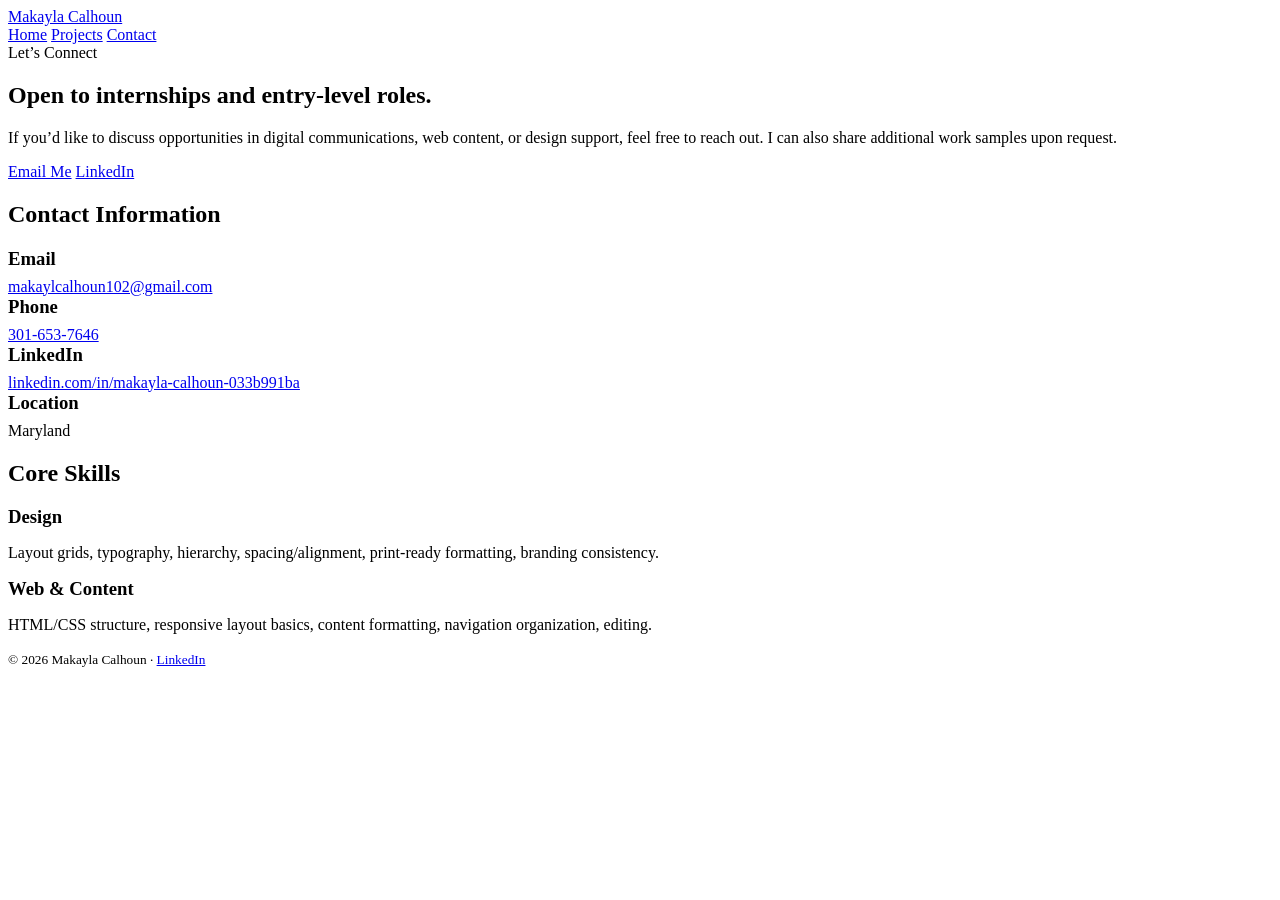
==== contact.html @ f5013ccf "Add files via upload" ====
<!doctype html>
<html lang="en">
<head>
  <meta charset="utf-8" />
  <meta name="viewport" content="width=device-width, initial-scale=1" />
  <title>Contact | Makayla Calhoun</title>
  <link rel="stylesheet" href="css/styles.css" />
</head>
<body>

  <header class="nav">
    <div class="nav-inner">
      <a class="brand" href="index.html">Makayla Calhoun</a>
      <nav class="links">
        <a href="index.html">Home</a>
        <a href="projects.html">Projects</a>
        <a href="contact.html">Contact</a>
      </nav>
    </div>
  </header>

  <main class="container">

    <section class="hero">
      <div class="kicker">Let’s Connect</div>
      <h1>Open to internships and entry-level roles.</h1>
      <p class="subtitle">
        If you’d like to discuss opportunities in digital communications, web content, or design support,
        feel free to reach out. I can also share additional work samples upon request.
      </p>
      <div class="btn-row">
        <a class="btn primary" href="mailto:makaylcalhoun102@gmail.com">Email Me</a>
        <a class="btn" href="https://www.linkedin.com/in/makayla-calhoun-033b991ba" target="_blank" rel="noopener">LinkedIn</a>
      </div>
    </section>

    <section class="section">
      <h2>Contact Information</h2>
      <div class="grid">
        <div class="card half">
          <h3 style="margin:0 0 8px;">Email</h3>
          <p style="margin:0;"><a href="mailto:makaylcalhoun102@gmail.com">makaylcalhoun102@gmail.com</a></p>
        </div>
        <div class="card half">
          <h3 style="margin:0 0 8px;">Phone</h3>
          <p style="margin:0;"><a href="tel:13016537646">301-653-7646</a></p>
        </div>
        <div class="card half">
          <h3 style="margin:0 0 8px;">LinkedIn</h3>
          <p style="margin:0;">
            <a href="https://www.linkedin.com/in/makayla-calhoun-033b991ba" target="_blank" rel="noopener">
              linkedin.com/in/makayla-calhoun-033b991ba
            </a>
          </p>
        </div>
        <div class="card half">
          <h3 style="margin:0 0 8px;">Location</h3>
          <p style="margin:0;">Maryland</p>
        </div>
      </div>
    </section>

    <section class="section">
      <h2>Core Skills</h2>
      <div class="grid">
        <div class="card half">
          <h3 style="margin:0 0 8px;">Design</h3>
          <p>Layout grids, typography, hierarchy, spacing/alignment, print-ready formatting, branding consistency.</p>
        </div>
        <div class="card half">
          <h3 style="margin:0 0 8px;">Web & Content</h3>
          <p>HTML/CSS structure, responsive layout basics, content formatting, navigation organization, editing.</p>
        </div>
      </div>
    </section>

  </main>

  <footer class="footer">
    <small>
      © <span id="year"></span> Makayla Calhoun ·
      <a href="https://www.linkedin.com/in/makayla-calhoun-033b991ba" target="_blank" rel="noopener">LinkedIn</a>
    </small>
  </footer>

  <script>
    document.getElementById("year").textContent = new Date().getFullYear();
  </script>

</body>
</html>
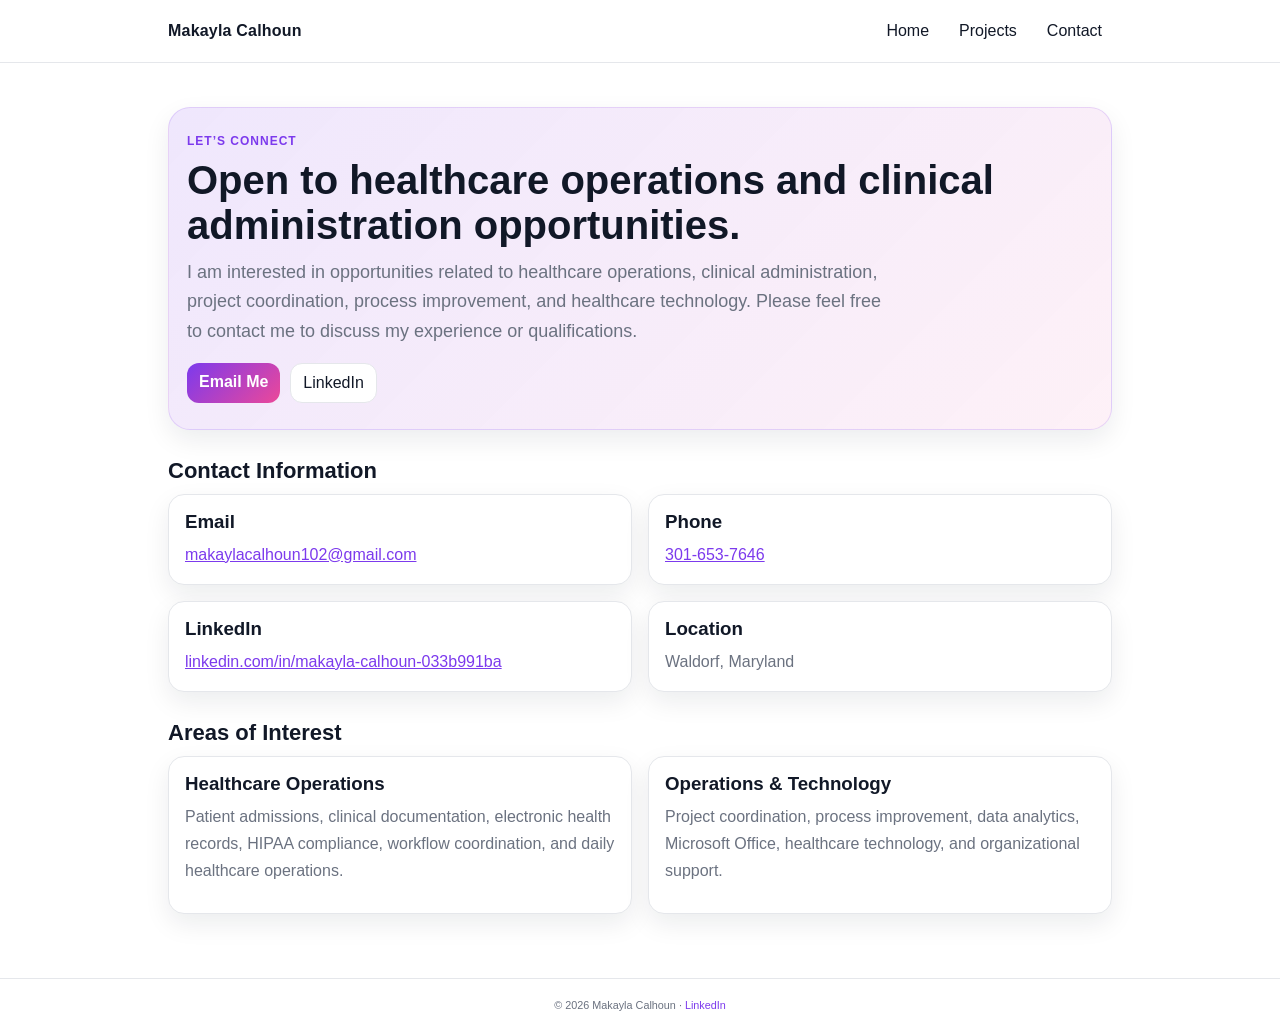
==== commit 710d9539: "Update contact.html" ====
--- a/contact.html
+++ b/contact.html
@@ -3,15 +3,24 @@
 <head>
   <meta charset="utf-8" />
   <meta name="viewport" content="width=device-width, initial-scale=1" />
+
   <title>Contact | Makayla Calhoun</title>
+
+  <meta
+    name="description"
+    content="Contact Makayla Calhoun regarding healthcare operations, clinical administration, project coordination, and related opportunities."
+  />
+
   <link rel="stylesheet" href="css/styles.css" />
 </head>
+
 <body>
 
   <header class="nav">
     <div class="nav-inner">
       <a class="brand" href="index.html">Makayla Calhoun</a>
-      <nav class="links">
+
+      <nav class="links" aria-label="Main navigation">
         <a href="index.html">Home</a>
         <a href="projects.html">Projects</a>
         <a href="contact.html">Contact</a>
@@ -23,54 +32,101 @@
 
     <section class="hero">
       <div class="kicker">Let’s Connect</div>
-      <h1>Open to internships and entry-level roles.</h1>
+
+      <h1>Open to healthcare operations and clinical administration opportunities.</h1>
+
       <p class="subtitle">
-        If you’d like to discuss opportunities in digital communications, web content, or design support,
-        feel free to reach out. I can also share additional work samples upon request.
+        I am interested in opportunities related to healthcare operations,
+        clinical administration, project coordination, process improvement,
+        and healthcare technology. Please feel free to contact me to discuss
+        my experience or qualifications.
       </p>
+
       <div class="btn-row">
-        <a class="btn primary" href="mailto:makaylcalhoun102@gmail.com">Email Me</a>
-        <a class="btn" href="https://www.linkedin.com/in/makayla-calhoun-033b991ba" target="_blank" rel="noopener">LinkedIn</a>
+        <a
+          class="btn primary"
+          href="mailto:makaylacalhoun102@gmail.com"
+        >
+          Email Me
+        </a>
+
+        <a
+          class="btn"
+          href="https://www.linkedin.com/in/makayla-calhoun-033b991ba"
+          target="_blank"
+          rel="noopener noreferrer"
+        >
+          LinkedIn
+        </a>
       </div>
     </section>
 
     <section class="section">
       <h2>Contact Information</h2>
+
       <div class="grid">
+
         <div class="card half">
-          <h3 style="margin:0 0 8px;">Email</h3>
-          <p style="margin:0;"><a href="mailto:makaylcalhoun102@gmail.com">makaylcalhoun102@gmail.com</a></p>
+          <h3 style="margin: 0 0 8px;">Email</h3>
+          <p style="margin: 0;">
+            <a href="mailto:makaylacalhoun102@gmail.com">
+              makaylacalhoun102@gmail.com
+            </a>
+          </p>
         </div>
+
         <div class="card half">
-          <h3 style="margin:0 0 8px;">Phone</h3>
-          <p style="margin:0;"><a href="tel:13016537646">301-653-7646</a></p>
+          <h3 style="margin: 0 0 8px;">Phone</h3>
+          <p style="margin: 0;">
+            <a href="tel:+13016537646">
+              301-653-7646
+            </a>
+          </p>
         </div>
+
         <div class="card half">
-          <h3 style="margin:0 0 8px;">LinkedIn</h3>
-          <p style="margin:0;">
-            <a href="https://www.linkedin.com/in/makayla-calhoun-033b991ba" target="_blank" rel="noopener">
+          <h3 style="margin: 0 0 8px;">LinkedIn</h3>
+          <p style="margin: 0;">
+            <a
+              href="https://www.linkedin.com/in/makayla-calhoun-033b991ba"
+              target="_blank"
+              rel="noopener noreferrer"
+            >
               linkedin.com/in/makayla-calhoun-033b991ba
             </a>
           </p>
         </div>
+
         <div class="card half">
-          <h3 style="margin:0 0 8px;">Location</h3>
-          <p style="margin:0;">Maryland</p>
+          <h3 style="margin: 0 0 8px;">Location</h3>
+          <p style="margin: 0;">Waldorf, Maryland</p>
         </div>
+
       </div>
     </section>
 
     <section class="section">
-      <h2>Core Skills</h2>
+      <h2>Areas of Interest</h2>
+
       <div class="grid">
+
         <div class="card half">
-          <h3 style="margin:0 0 8px;">Design</h3>
-          <p>Layout grids, typography, hierarchy, spacing/alignment, print-ready formatting, branding consistency.</p>
+          <h3 style="margin: 0 0 8px;">Healthcare Operations</h3>
+          <p>
+            Patient admissions, clinical documentation, electronic health
+            records, HIPAA compliance, workflow coordination, and daily
+            healthcare operations.
+          </p>
         </div>
+
         <div class="card half">
-          <h3 style="margin:0 0 8px;">Web & Content</h3>
-          <p>HTML/CSS structure, responsive layout basics, content formatting, navigation organization, editing.</p>
+          <h3 style="margin: 0 0 8px;">Operations &amp; Technology</h3>
+          <p>
+            Project coordination, process improvement, data analytics,
+            Microsoft Office, healthcare technology, and organizational support.
+          </p>
         </div>
+
       </div>
     </section>
 
@@ -79,13 +135,23 @@
   <footer class="footer">
     <small>
       © <span id="year"></span> Makayla Calhoun ·
-      <a href="https://www.linkedin.com/in/makayla-calhoun-033b991ba" target="_blank" rel="noopener">LinkedIn</a>
+      <a
+        href="https://www.linkedin.com/in/makayla-calhoun-033b991ba"
+        target="_blank"
+        rel="noopener noreferrer"
+      >
+        LinkedIn
+      </a>
     </small>
   </footer>
 
   <script>
-    document.getElementById("year").textContent = new Date().getFullYear();
+    const yearElement = document.getElementById("year");
+
+    if (yearElement) {
+      yearElement.textContent = new Date().getFullYear();
+    }
   </script>
 
 </body>
-</html>+</html>
--- a/css/styles.css
+++ b/css/styles.css
@@ -0,0 +1,164 @@
+:root{
+  --bg:#ffffff;
+  --text:#111827;
+  --muted:#6b7280;
+  --border:#e5e7eb;
+
+  /* Professional color with personality */
+  --accent:#7c3aed;   /* purple */
+  --accent2:#ec4899;  /* pink */
+  --card:#ffffff;
+  --soft:#faf7ff;     /* very light lavender */
+  --shadow: 0 10px 26px rgba(17,24,39,0.08);
+}
+
+*{ box-sizing:border-box; }
+html,body{ margin:0; padding:0; font-family: Arial, Helvetica, sans-serif; background:var(--bg); color:var(--text); }
+
+a{ color: var(--accent); }
+a:hover{ opacity:0.9; }
+
+.container{ max-width: 980px; margin: 0 auto; padding: 26px 18px; }
+
+.nav{
+  background:#fff;
+  border-bottom:1px solid var(--border);
+  position: sticky;
+  top:0;
+  z-index:10;
+}
+.nav-inner{
+  max-width: 980px;
+  margin: 0 auto;
+  padding: 14px 18px;
+  display:flex;
+  align-items:center;
+  justify-content:space-between;
+  gap:16px;
+}
+.brand{
+  font-weight:900;
+  letter-spacing:0.2px;
+  text-decoration:none;
+  color:var(--text);
+}
+.links{ display:flex; gap:10px; flex-wrap:wrap; }
+.links a{
+  text-decoration:none;
+  color:var(--text);
+  padding:8px 10px;
+  border-radius:10px;
+}
+.links a:hover{ background: var(--soft); }
+
+.hero{
+  margin-top: 18px;
+  padding: 26px 18px;
+  border-radius: 22px;
+  background: linear-gradient(135deg, rgba(124,58,237,0.12), rgba(236,72,153,0.08));
+  border: 1px solid rgba(124,58,237,0.16);
+  box-shadow: var(--shadow);
+}
+.kicker{
+  color:var(--accent);
+  font-weight:900;
+  text-transform:uppercase;
+  font-size:12px;
+  letter-spacing:1px;
+}
+h1{ margin:10px 0 10px; font-size:40px; line-height:1.12; }
+.subtitle{ margin:0; color:var(--muted); font-size:18px; line-height:1.65; max-width: 70ch; }
+
+.badges{ display:flex; flex-wrap:wrap; gap:10px; margin-top:16px; }
+.badge{
+  font-size:13px;
+  padding:8px 10px;
+  background:#fff;
+  border:1px solid rgba(124,58,237,0.18);
+  border-radius:999px;
+  color:var(--text);
+}
+
+.btn-row{ display:flex; gap:10px; flex-wrap:wrap; margin-top: 16px; }
+.btn{
+  display:inline-block;
+  text-decoration:none;
+  padding:10px 12px;
+  border-radius:12px;
+  border:1px solid var(--border);
+  color:var(--text);
+  background:#fff;
+}
+.btn.primary{
+  background: linear-gradient(135deg, var(--accent), var(--accent2));
+  border: none;
+  color:#fff;
+  font-weight:700;
+}
+.btn:hover{ opacity:0.94; }
+
+.section{ margin-top: 28px; }
+.section h2{ font-size:22px; margin: 0 0 10px; }
+.section p{ color:var(--muted); line-height:1.7; margin: 0 0 12px; }
+
+.grid{
+  display:grid;
+  grid-template-columns: repeat(12, 1fr);
+  gap:16px;
+}
+
+.card{
+  grid-column: span 12;
+  background: var(--card);
+  border: 1px solid var(--border);
+  border-radius: 16px;
+  padding: 16px;
+  box-shadow: var(--shadow);
+}
+
+@media (min-width: 760px){
+  .card.half{ grid-column: span 6; }
+  .card.third{ grid-column: span 4; }
+}
+
+.project{
+  display:flex;
+  flex-direction:column;
+  gap:10px;
+}
+
+.project img{
+  width:100%;
+  border-radius: 14px;
+  border: 1px solid var(--border);
+  background:#fff;
+}
+
+.project h3{ margin:0; font-size:18px; }
+.meta{ font-size:13px; color:var(--muted); }
+
+.project-grid{
+  display:grid;
+  grid-template-columns: 1fr;
+  gap:12px;
+}
+@media (min-width: 760px){
+  .project-grid{ grid-template-columns: repeat(3, 1fr); }
+}
+
+.hr{
+  height:1px;
+  background:var(--border);
+  margin: 10px 0 6px;
+}
+
+.footer{
+  border-top:1px solid var(--border);
+  margin-top: 38px;
+  padding: 18px;
+  color: var(--muted);
+  font-size: 13px;
+  text-align:center;
+}
+.footer a{ color: var(--accent); text-decoration:none; }
+.footer a:hover{ text-decoration:underline; }
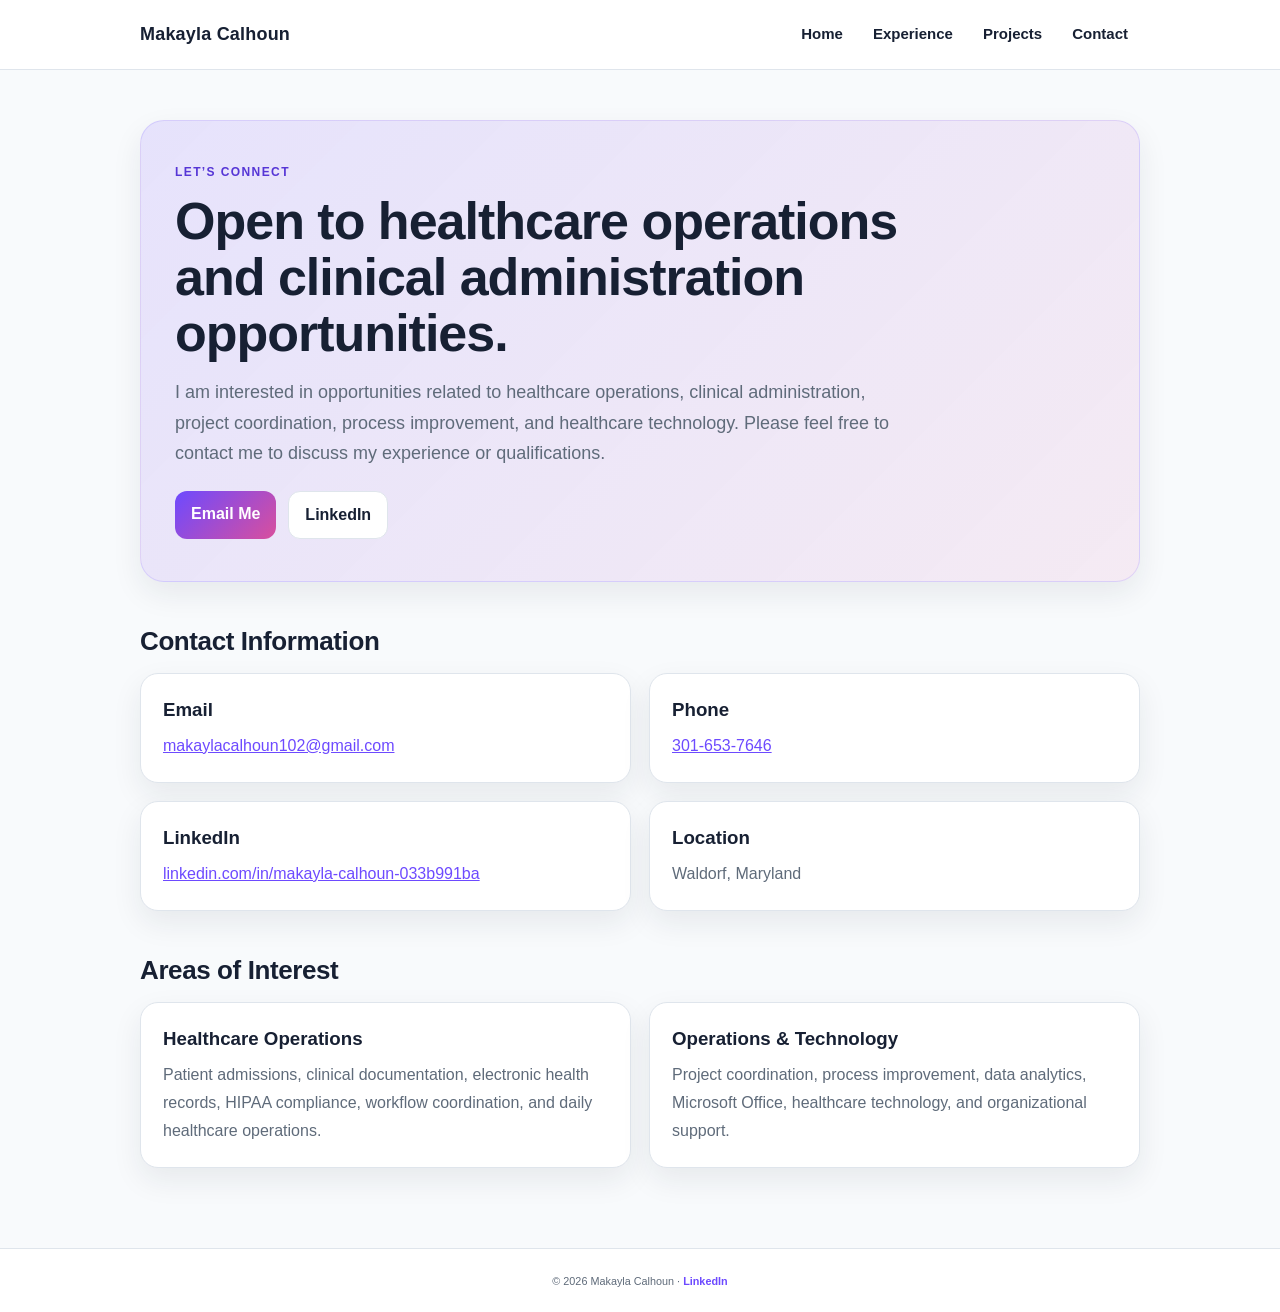
==== commit 0effd9e7: "Update contact.html" ====
--- a/contact.html
+++ b/contact.html
@@ -22,6 +22,7 @@
 
       <nav class="links" aria-label="Main navigation">
         <a href="index.html">Home</a>
+        <a href="experience.html">Experience</a>
         <a href="projects.html">Projects</a>
         <a href="contact.html">Contact</a>
       </nav>
@@ -33,7 +34,9 @@
     <section class="hero">
       <div class="kicker">Let’s Connect</div>
 
-      <h1>Open to healthcare operations and clinical administration opportunities.</h1>
+      <h1>
+        Open to healthcare operations and clinical administration opportunities.
+      </h1>
 
       <p class="subtitle">
         I am interested in opportunities related to healthcare operations,
@@ -65,7 +68,6 @@
       <h2>Contact Information</h2>
 
       <div class="grid">
-
         <div class="card half">
           <h3 style="margin: 0 0 8px;">Email</h3>
           <p style="margin: 0;">
@@ -101,7 +103,6 @@
           <h3 style="margin: 0 0 8px;">Location</h3>
           <p style="margin: 0;">Waldorf, Maryland</p>
         </div>
-
       </div>
     </section>
 
@@ -109,7 +110,6 @@
       <h2>Areas of Interest</h2>
 
       <div class="grid">
-
         <div class="card half">
           <h3 style="margin: 0 0 8px;">Healthcare Operations</h3>
           <p>
@@ -126,7 +126,6 @@
             Microsoft Office, healthcare technology, and organizational support.
           </p>
         </div>
-
       </div>
     </section>
 
--- a/css/styles.css
+++ b/css/styles.css
@@ -1,164 +1,379 @@
-:root{
-  --bg:#ffffff;
-  --text:#111827;
-  --muted:#6b7280;
-  --border:#e5e7eb;
-
-  /* Professional color with personality */
-  --accent:#7c3aed;   /* purple */
-  --accent2:#ec4899;  /* pink */
-  --card:#ffffff;
-  --soft:#faf7ff;     /* very light lavender */
-  --shadow: 0 10px 26px rgba(17,24,39,0.08);
-}
-
-*{ box-sizing:border-box; }
-html,body{ margin:0; padding:0; font-family: Arial, Helvetica, sans-serif; background:var(--bg); color:var(--text); }
-
-a{ color: var(--accent); }
-a:hover{ opacity:0.9; }
-
-.container{ max-width: 980px; margin: 0 auto; padding: 26px 18px; }
-
-.nav{
-  background:#fff;
-  border-bottom:1px solid var(--border);
+:root {
+  --bg: #f8fafc;
+  --text: #172033;
+  --muted: #5f6b7a;
+  --border: #dfe5ec;
+
+  --accent: #6d4aff;
+  --accent-dark: #5636d6;
+  --accent2: #d94f9d;
+
+  --card: #ffffff;
+  --soft: #f3f0ff;
+  --soft-pink: #fff3f9;
+
+  --shadow: 0 12px 30px rgba(23, 32, 51, 0.08);
+  --shadow-hover: 0 16px 36px rgba(23, 32, 51, 0.12);
+}
+
+* {
+  box-sizing: border-box;
+}
+
+html {
+  scroll-behavior: smooth;
+}
+
+body {
+  margin: 0;
+  padding: 0;
+  font-family: Arial, Helvetica, sans-serif;
+  background: var(--bg);
+  color: var(--text);
+  line-height: 1.5;
+}
+
+a {
+  color: var(--accent);
+}
+
+a:hover {
+  color: var(--accent-dark);
+}
+
+img {
+  display: block;
+  max-width: 100%;
+}
+
+.container {
+  max-width: 1040px;
+  margin: 0 auto;
+  padding: 30px 20px;
+}
+
+/* Navigation */
+
+.nav {
+  background: rgba(255, 255, 255, 0.96);
+  border-bottom: 1px solid var(--border);
   position: sticky;
-  top:0;
-  z-index:10;
-}
-.nav-inner{
-  max-width: 980px;
+  top: 0;
+  z-index: 10;
+  backdrop-filter: blur(10px);
+}
+
+.nav-inner {
+  max-width: 1040px;
   margin: 0 auto;
-  padding: 14px 18px;
-  display:flex;
-  align-items:center;
-  justify-content:space-between;
-  gap:16px;
-}
-.brand{
-  font-weight:900;
-  letter-spacing:0.2px;
-  text-decoration:none;
-  color:var(--text);
-}
-.links{ display:flex; gap:10px; flex-wrap:wrap; }
-.links a{
-  text-decoration:none;
-  color:var(--text);
-  padding:8px 10px;
-  border-radius:10px;
-}
-.links a:hover{ background: var(--soft); }
-
-.hero{
-  margin-top: 18px;
-  padding: 26px 18px;
-  border-radius: 22px;
-  background: linear-gradient(135deg, rgba(124,58,237,0.12), rgba(236,72,153,0.08));
-  border: 1px solid rgba(124,58,237,0.16);
+  padding: 15px 20px;
+  display: flex;
+  align-items: center;
+  justify-content: space-between;
+  gap: 18px;
+}
+
+.brand {
+  font-weight: 800;
+  letter-spacing: 0.2px;
+  text-decoration: none;
+  color: var(--text);
+  font-size: 18px;
+}
+
+.brand:hover {
+  color: var(--accent);
+}
+
+.links {
+  display: flex;
+  gap: 6px;
+  flex-wrap: wrap;
+}
+
+.links a {
+  text-decoration: none;
+  color: var(--text);
+  padding: 8px 12px;
+  border-radius: 10px;
+  font-weight: 600;
+  font-size: 15px;
+}
+
+.links a:hover {
+  background: var(--soft);
+  color: var(--accent-dark);
+}
+
+/* Hero */
+
+.hero {
+  margin-top: 20px;
+  padding: 42px 34px;
+  border-radius: 24px;
+  background:
+    linear-gradient(
+      135deg,
+      rgba(109, 74, 255, 0.13),
+      rgba(217, 79, 157, 0.09)
+    );
+  border: 1px solid rgba(109, 74, 255, 0.16);
   box-shadow: var(--shadow);
 }
-.kicker{
-  color:var(--accent);
-  font-weight:900;
-  text-transform:uppercase;
-  font-size:12px;
-  letter-spacing:1px;
-}
-h1{ margin:10px 0 10px; font-size:40px; line-height:1.12; }
-.subtitle{ margin:0; color:var(--muted); font-size:18px; line-height:1.65; max-width: 70ch; }
-
-.badges{ display:flex; flex-wrap:wrap; gap:10px; margin-top:16px; }
-.badge{
-  font-size:13px;
-  padding:8px 10px;
-  background:#fff;
-  border:1px solid rgba(124,58,237,0.18);
-  border-radius:999px;
-  color:var(--text);
-}
-
-.btn-row{ display:flex; gap:10px; flex-wrap:wrap; margin-top: 16px; }
-.btn{
-  display:inline-block;
-  text-decoration:none;
-  padding:10px 12px;
-  border-radius:12px;
-  border:1px solid var(--border);
-  color:var(--text);
-  background:#fff;
-}
-.btn.primary{
+
+.kicker {
+  color: var(--accent-dark);
+  font-weight: 800;
+  text-transform: uppercase;
+  font-size: 12px;
+  letter-spacing: 1.4px;
+}
+
+h1 {
+  margin: 12px 0 16px;
+  max-width: 820px;
+  font-size: clamp(34px, 5vw, 52px);
+  line-height: 1.08;
+  letter-spacing: -1px;
+}
+
+.subtitle {
+  margin: 0 0 14px;
+  color: var(--muted);
+  font-size: 18px;
+  line-height: 1.7;
+  max-width: 74ch;
+}
+
+/* Badges */
+
+.badges {
+  display: flex;
+  flex-wrap: wrap;
+  gap: 10px;
+  margin-top: 20px;
+}
+
+.badge {
+  font-size: 13px;
+  font-weight: 600;
+  padding: 8px 11px;
+  background: rgba(255, 255, 255, 0.9);
+  border: 1px solid rgba(109, 74, 255, 0.18);
+  border-radius: 999px;
+  color: var(--text);
+}
+
+/* Buttons */
+
+.btn-row {
+  display: flex;
+  gap: 12px;
+  flex-wrap: wrap;
+  margin-top: 22px;
+}
+
+.btn {
+  display: inline-block;
+  text-decoration: none;
+  padding: 11px 16px;
+  border-radius: 12px;
+  border: 1px solid var(--border);
+  color: var(--text);
+  background: #ffffff;
+  font-weight: 700;
+  transition:
+    transform 0.2s ease,
+    box-shadow 0.2s ease,
+    opacity 0.2s ease;
+}
+
+.btn.primary {
   background: linear-gradient(135deg, var(--accent), var(--accent2));
   border: none;
-  color:#fff;
-  font-weight:700;
-}
-.btn:hover{ opacity:0.94; }
-
-.section{ margin-top: 28px; }
-.section h2{ font-size:22px; margin: 0 0 10px; }
-.section p{ color:var(--muted); line-height:1.7; margin: 0 0 12px; }
-
-.grid{
-  display:grid;
+  color: #ffffff;
+}
+
+.btn:hover {
+  transform: translateY(-2px);
+  box-shadow: 0 8px 18px rgba(23, 32, 51, 0.12);
+  color: var(--text);
+}
+
+.btn.primary:hover {
+  color: #ffffff;
+}
+
+/* Sections */
+
+.section {
+  margin-top: 40px;
+}
+
+.section h2 {
+  font-size: 26px;
+  margin: 0 0 12px;
+  letter-spacing: -0.4px;
+}
+
+.section > p {
+  max-width: 78ch;
+}
+
+.section p {
+  color: var(--muted);
+  line-height: 1.75;
+  margin: 0 0 12px;
+}
+
+/* Grid and cards */
+
+.grid {
+  display: grid;
   grid-template-columns: repeat(12, 1fr);
-  gap:16px;
-}
-
-.card{
+  gap: 18px;
+}
+
+.card {
   grid-column: span 12;
   background: var(--card);
   border: 1px solid var(--border);
-  border-radius: 16px;
-  padding: 16px;
+  border-radius: 18px;
+  padding: 22px;
   box-shadow: var(--shadow);
-}
-
-@media (min-width: 760px){
-  .card.half{ grid-column: span 6; }
-  .card.third{ grid-column: span 4; }
-}
-
-.project{
-  display:flex;
-  flex-direction:column;
-  gap:10px;
-}
-
-.project img{
-  width:100%;
+  transition:
+    transform 0.2s ease,
+    box-shadow 0.2s ease,
+    border-color 0.2s ease;
+}
+
+.card:hover {
+  transform: translateY(-3px);
+  box-shadow: var(--shadow-hover);
+  border-color: rgba(109, 74, 255, 0.25);
+}
+
+.card h2,
+.card h3 {
+  color: var(--text);
+}
+
+.card p:last-child {
+  margin-bottom: 0;
+}
+
+@media (min-width: 760px) {
+  .card.half {
+    grid-column: span 6;
+  }
+
+  .card.third {
+    grid-column: span 4;
+  }
+}
+
+/* Projects */
+
+.project {
+  display: flex;
+  flex-direction: column;
+  gap: 12px;
+}
+
+.project img {
+  width: 100%;
   border-radius: 14px;
   border: 1px solid var(--border);
-  background:#fff;
-}
-
-.project h3{ margin:0; font-size:18px; }
-.meta{ font-size:13px; color:var(--muted); }
-
-.project-grid{
-  display:grid;
+  background: #ffffff;
+  object-fit: cover;
+}
+
+.project h3 {
+  margin: 2px 0 0;
+  font-size: 20px;
+}
+
+.meta {
+  font-size: 13px;
+  color: var(--accent-dark);
+  font-weight: 700;
+}
+
+.project-grid {
+  display: grid;
   grid-template-columns: 1fr;
-  gap:12px;
-}
-@media (min-width: 760px){
-  .project-grid{ grid-template-columns: repeat(3, 1fr); }
-}
-
-.hr{
-  height:1px;
-  background:var(--border);
+  gap: 14px;
+  margin-top: 6px;
+}
+
+@media (min-width: 760px) {
+  .project-grid {
+    grid-template-columns: repeat(3, 1fr);
+  }
+}
+
+.hr {
+  height: 1px;
+  background: var(--border);
   margin: 10px 0 6px;
 }
 
-.footer{
-  border-top:1px solid var(--border);
-  margin-top: 38px;
-  padding: 18px;
+/* Footer */
+
+.footer {
+  border-top: 1px solid var(--border);
+  margin-top: 50px;
+  padding: 22px;
   color: var(--muted);
   font-size: 13px;
-  text-align:center;
-}
-.footer a{ color: var(--accent); text-decoration:none; }
-.footer a:hover{ text-decoration:underline; }+  text-align: center;
+  background: #ffffff;
+}
+
+.footer a {
+  color: var(--accent);
+  text-decoration: none;
+  font-weight: 700;
+}
+
+.footer a:hover {
+  text-decoration: underline;
+}
+
+/* Mobile */
+
+@media (max-width: 640px) {
+  .nav-inner {
+    align-items: flex-start;
+    flex-direction: column;
+  }
+
+  .links {
+    width: 100%;
+  }
+
+  .links a {
+    padding-left: 0;
+  }
+
+  .hero {
+    padding: 30px 22px;
+  }
+
+  h1 {
+    font-size: 34px;
+  }
+
+  .subtitle {
+    font-size: 16px;
+  }
+
+  .btn {
+    width: 100%;
+    text-align: center;
+  }
+
+  .card {
+    padding: 19px;
+  }
+}
